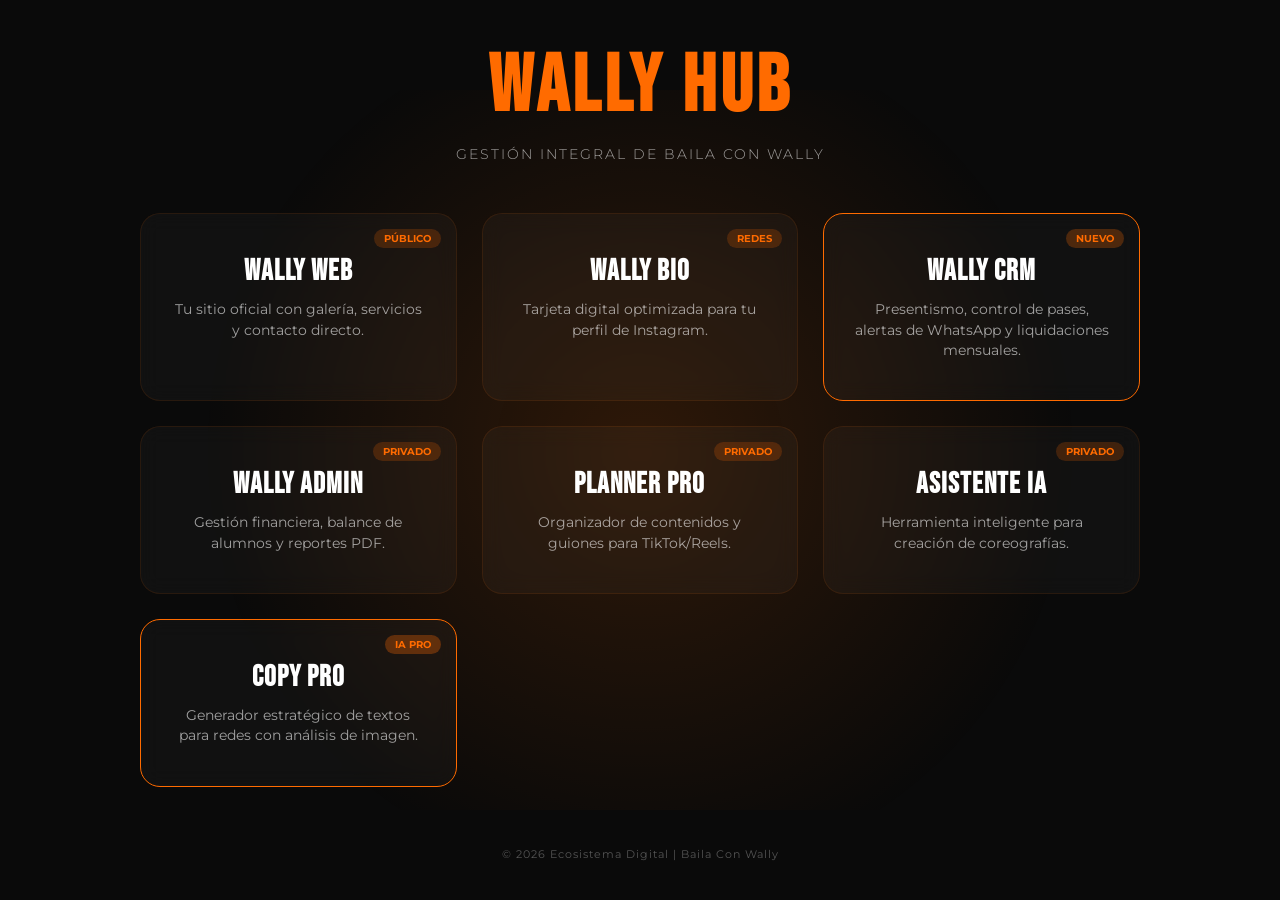
==== hub/index.html @ 216a76fd "Agregar modulo crm y actualizar link en wally hub" ====
<!DOCTYPE html>
<html lang="es">
<head>
    <meta charset="UTF-8">
    <meta name="viewport" content="width=device-width, initial-scale=1.0">
    <title>Wally Hub | Ecosistema Digital</title>
    <link href="https://fonts.googleapis.com/css2?family=Montserrat:wght@300;400;700&family=Bebas+Neue&display=swap" rel="stylesheet">
    <style>
        :root {
            --naranja: #FF6B00;
            --negro: #0A0A0A;
            --gris: #1A1A1A;
            --blanco: #FAFAFA;
        }

        * { margin: 0; padding: 0; box-sizing: border-box; }

        body {
            background-color: var(--negro);
            color: var(--blanco);
            font-family: 'Montserrat', sans-serif;
            display: flex;
            align-items: center;
            justify-content: center;
            min-height: 100vh;
            padding: 20px;
            overflow-x: hidden;
        }

        /* Fondo Animado */
        .bg-glow {
            position: fixed;
            top: 50%;
            left: 50%;
            transform: translate(-50%, -50%);
            width: 80vw;
            height: 80vh;
            background: radial-gradient(circle, rgba(255, 107, 0, 0.15) 0%, transparent 70%);
            z-index: -1;
            pointer-events: none;
        }

        .container {
            max-width: 1000px;
            width: 100%;
            text-align: center;
        }

        h1 {
            font-family: 'Bebas Neue', sans-serif;
            font-size: clamp(3rem, 8vw, 5rem);
            color: var(--naranja);
            letter-spacing: 4px;
            margin-bottom: 10px;
        }

        p.subtitle {
            font-weight: 300;
            color: rgba(255,255,255,0.6);
            margin-bottom: 50px;
            letter-spacing: 2px;
            text-transform: uppercase;
            font-size: 0.9rem;
        }

        .grid {
            display: grid;
            grid-template-columns: repeat(auto-fit, minmax(280px, 1fr));
            gap: 25px;
        }

        .card {
            background: rgba(255, 255, 255, 0.03);
            backdrop-filter: blur(10px);
            border: 1px solid rgba(255, 107, 0, 0.1);
            padding: 40px 30px;
            border-radius: 20px;
            text-decoration: none;
            color: white;
            transition: all 0.4s cubic-bezier(0.175, 0.885, 0.32, 1.275);
            display: flex;
            flex-direction: column;
            align-items: center;
            position: relative;
            overflow: hidden;
        }

        .card:hover {
            transform: translateY(-10px);
            background: rgba(255, 107, 0, 0.08);
            border-color: var(--naranja);
            box-shadow: 0 20px 40px rgba(0,0,0,0.4);
        }

        .card i {
            font-size: 3rem;
            margin-bottom: 20px;
            color: var(--naranja);
        }

        .card h3 {
            font-family: 'Bebas Neue', sans-serif;
            font-size: 1.8rem;
            margin-bottom: 10px;
            letter-spacing: 1px;
        }

        .card p {
            font-size: 0.85rem;
            color: rgba(255,255,255,0.6);
            line-height: 1.5;
        }

        .tag {
            position: absolute;
            top: 15px;
            right: 15px;
            font-size: 0.6rem;
            font-weight: 700;
            padding: 4px 10px;
            border-radius: 50px;
            background: rgba(255, 107, 0, 0.2);
            color: var(--naranja);
            text-transform: uppercase;
        }

        .footer {
            margin-top: 60px;
            font-size: 0.7rem;
            color: rgba(255,255,255,0.3);
            letter-spacing: 1px;
        }

        @media (max-width: 600px) {
            .grid { grid-template-columns: 1fr; }
        }
    </style>
</head>
<body>
    <div class="bg-glow"></div>
    
    <div class="container">
        <h1>WALLY HUB</h1>
        <p class="subtitle">Gestión Integral de Baila Con Wally</p>

        <div class="grid">
            <!-- Landing Page -->
            <a href="../" class="card">
                <span class="tag">Público</span>
                <h3>Wally Web</h3>
                <p>Tu sitio oficial con galería, servicios y contacto directo.</p>
            </a>

            <!-- Bio Link -->
            <a href="../bio/" class="card">
                <span class="tag">Redes</span>
                <h3>Wally Bio</h3>
                <p>Tarjeta digital optimizada para tu perfil de Instagram.</p>
            </a>

            <!-- CRM Operativo -->
            <a href="../crm/" class="card" style="border-color: var(--naranja);">
                <span class="tag" style="background: rgba(255, 107, 0, 0.25);">Nuevo</span>
                <h3>Wally CRM</h3>
                <p>Presentismo, control de pases, alertas de WhatsApp y liquidaciones mensuales.</p>
            </a>

            <!-- Admin -->
            <a href="../admin/" class="card">
                <span class="tag">Privado</span>
                <h3>Wally Admin</h3>
                <p>Gestión financiera, balance de alumnos y reportes PDF.</p>
            </a>

            <!-- Planner -->
            <a href="../planner/" class="card">
                <span class="tag">Privado</span>
                <h3>Planner Pro</h3>
                <p>Organizador de contenidos y guiones para TikTok/Reels.</p>
            </a>

            <!-- Asistente -->
            <a href="../asistente/" class="card">
                <span class="tag">Privado</span>
                <h3>Asistente IA</h3>
                <p>Herramienta inteligente para creación de coreografías.</p>
            </a>

            <!-- Copy Gen -->
            <a href="../copy-gen/" class="card" style="border-color: #FF6B00;">
                <span class="tag" style="background: rgba(255,107,0,0.3);">IA Pro</span>
                <h3>Copy Pro</h3>
                <p>Generador estratégico de textos para redes con análisis de imagen.</p>
            </a>
        </div>

        <div class="footer">
            © 2026 Ecosistema Digital | Baila Con Wally
        </div>
    </div>
</body>
</html>
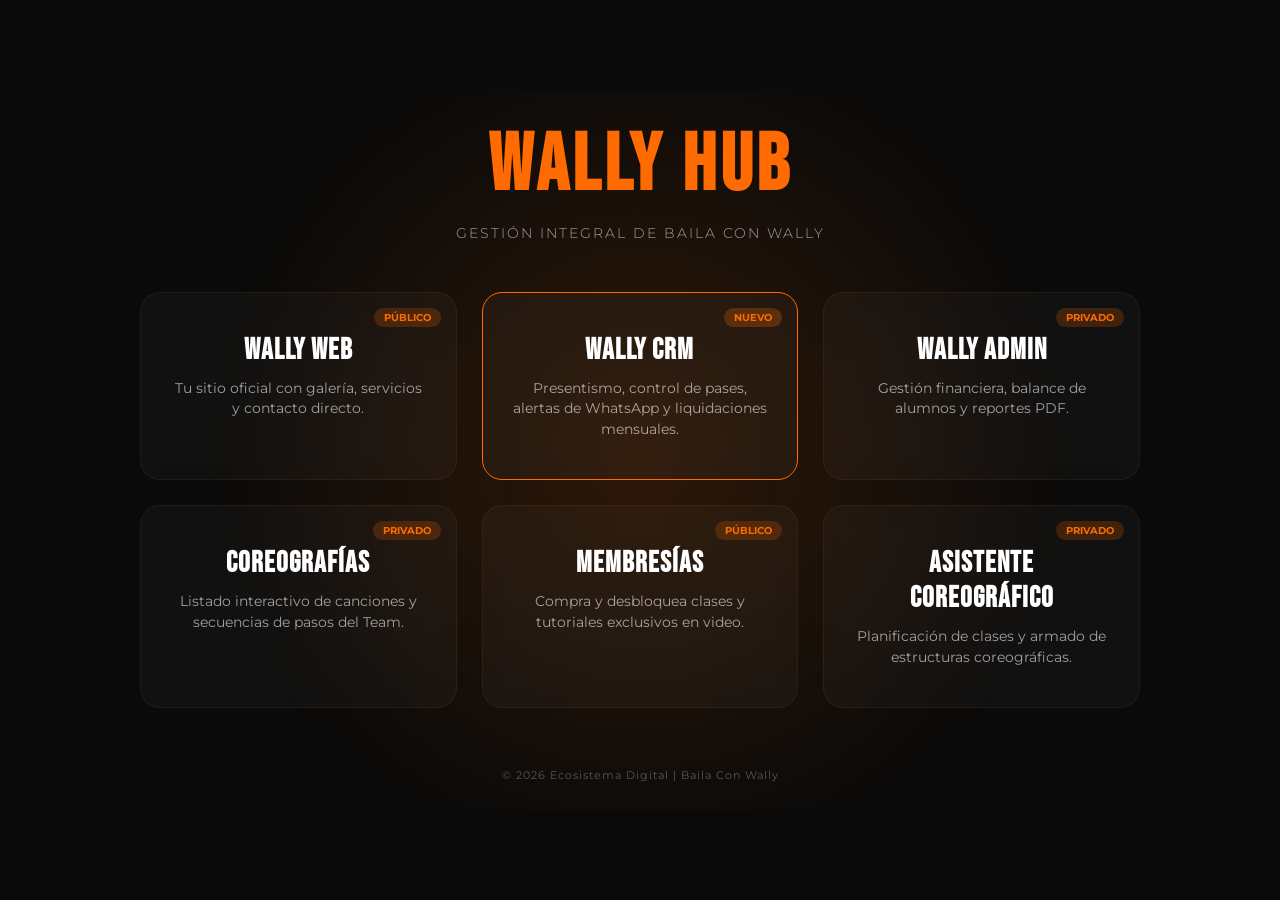
==== commit e211972f: "Corregir tarjetas del menu de wally hub" ====
--- a/hub/index.html
+++ b/hub/index.html
@@ -151,13 +151,6 @@
                 <p>Tu sitio oficial con galería, servicios y contacto directo.</p>
             </a>
 
-            <!-- Bio Link -->
-            <a href="../bio/" class="card">
-                <span class="tag">Redes</span>
-                <h3>Wally Bio</h3>
-                <p>Tarjeta digital optimizada para tu perfil de Instagram.</p>
-            </a>
-
             <!-- CRM Operativo -->
             <a href="../crm/" class="card" style="border-color: var(--naranja);">
                 <span class="tag" style="background: rgba(255, 107, 0, 0.25);">Nuevo</span>
@@ -172,25 +165,25 @@
                 <p>Gestión financiera, balance de alumnos y reportes PDF.</p>
             </a>
 
-            <!-- Planner -->
-            <a href="../planner/" class="card">
+            <!-- Coreografías -->
+            <a href="../coreografias.html" class="card">
                 <span class="tag">Privado</span>
-                <h3>Planner Pro</h3>
-                <p>Organizador de contenidos y guiones para TikTok/Reels.</p>
+                <h3>Coreografías</h3>
+                <p>Listado interactivo de canciones y secuencias de pasos del Team.</p>
             </a>
 
-            <!-- Asistente -->
-            <a href="../asistente/" class="card">
-                <span class="tag">Privado</span>
-                <h3>Asistente IA</h3>
-                <p>Herramienta inteligente para creación de coreografías.</p>
+            <!-- Membresías de Coreos -->
+            <a href="../membresias/" class="card">
+                <span class="tag">Público</span>
+                <h3>Membresías</h3>
+                <p>Compra y desbloquea clases y tutoriales exclusivos en video.</p>
             </a>
 
-            <!-- Copy Gen -->
-            <a href="../copy-gen/" class="card" style="border-color: #FF6B00;">
-                <span class="tag" style="background: rgba(255,107,0,0.3);">IA Pro</span>
-                <h3>Copy Pro</h3>
-                <p>Generador estratégico de textos para redes con análisis de imagen.</p>
+            <!-- Asistente Coreográfico -->
+            <a href="../coreografia-planner/" class="card">
+                <span class="tag">Privado</span>
+                <h3>Asistente Coreográfico</h3>
+                <p>Planificación de clases y armado de estructuras coreográficas.</p>
             </a>
         </div>
 
